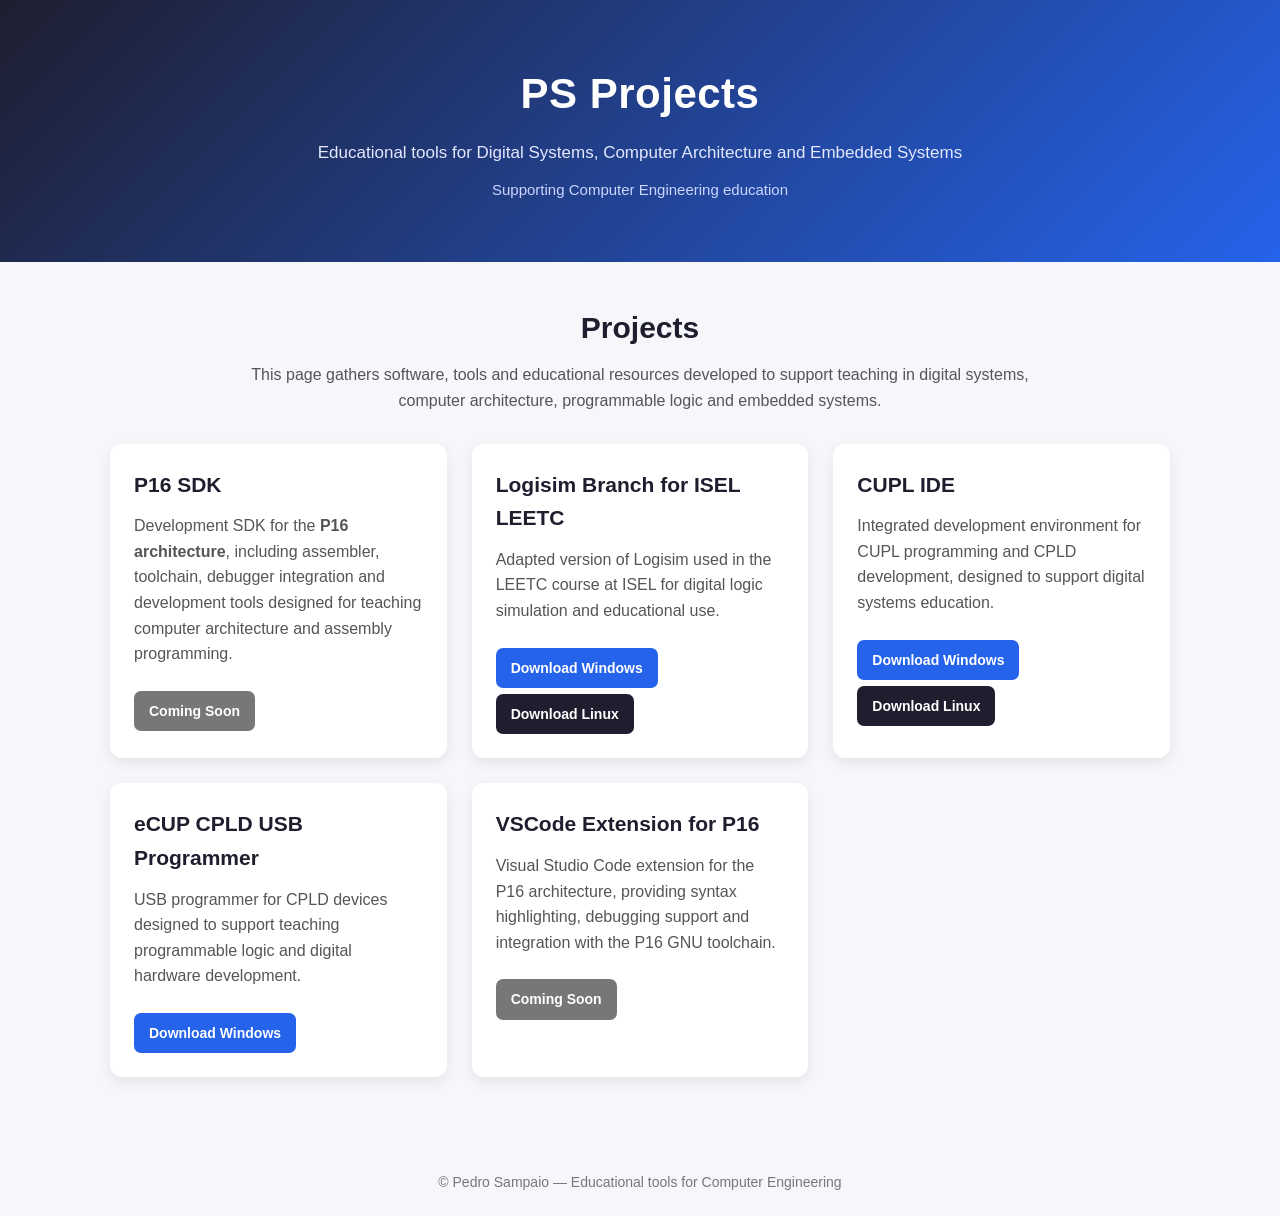
==== index.html @ 3c32e46e "update" ====
<!DOCTYPE html>
<html lang="en">

<head>
  <meta charset="UTF-8">
  <meta name="viewport" content="width=device-width, initial-scale=1.0">
  <title>PS Projects</title>
  <meta name="description" content="Educational tools for Digital Systems, Computer Architecture and Embedded Systems.">
  <link rel="stylesheet" href="stylesheets/stylesheet.css">
</head>

<body>

  <header class="site-header">
    <div class="header-content">
      <h1>PS Projects</h1>
      <p>Educational tools for Digital Systems, Computer Architecture and Embedded Systems</p>
      <p class="subtitle">Supporting Computer Engineering education</p>
    </div>
  </header>

  <main class="container">
    <section class="intro">
      <h2>Projects</h2>
      <p>
        This page gathers software, tools and educational resources developed to support
        teaching in digital systems, computer architecture, programmable logic and embedded systems.
      </p>
    </section>

    <section class="projects">

      <article class="project">
        <h3>P16 SDK</h3>
        <p>
          Development SDK for the <strong>P16 architecture</strong>, including assembler,
          toolchain, debugger integration and development tools designed for teaching
          computer architecture and assembly programming.
        </p>
        <a class="btn disabled" href="#">Coming Soon</a>
      </article>

      <article class="project">
        <h3>Logisim Branch for ISEL LEETC</h3>
        <p>
          Adapted version of Logisim used in the LEETC course at ISEL for digital logic
          simulation and educational use.
        </p>

        <a class="btn"
          href="https://github.com/psampaio-projects/psampaio-projects.github.io/releases/download/latest/Logisim-2.7.15-windows.zip"
          target="_blank" rel="noopener noreferrer">
          Download Windows
        </a>

        <a class="btn secondary"
          href="https://github.com/psampaio-projects/psampaio-projects.github.io/releases/download/latest/Logisim-2.7.15-linux.zip"
          target="_blank" rel="noopener noreferrer">
          Download Linux
        </a>

      </article>

      <article class="project">
        <h3>CUPL IDE</h3>
        <p>
          Integrated development environment for CUPL programming and CPLD development,
          designed to support digital systems education.
        </p>
        <a class="btn"
          href="https://github.com/psampaio-projects/psampaio-projects.github.io/releases/download/latest/CUPL-IDE-Setup-v5.0.0-windows.exe"
          target="_blank" rel="noopener noreferrer">
          Download Windows
        </a>

        <a class="btn secondary"
          href="https://github.com/psampaio-projects/psampaio-projects.github.io/releases/download/latest/CUPL-IDE-Setup-v5.0.0-linux.bin"
          target="_blank" rel="noopener noreferrer">
          Download Linux
        </a>
      </article>

      <article class="project">
        <h3>eCUP CPLD USB Programmer</h3>
        <p>
          USB programmer for CPLD devices designed to support teaching programmable logic
          and digital hardware development.
        </p>

        <a class="btn"
          href="https://github.com/psampaio-projects/psampaio-projects.github.io/releases/download/latest/eCUP.Setup.v1.4.msi"
          target="_blank" rel="noopener noreferrer">
          Download Windows
        </a>
      </article>

      <article class="project">
        <h3>VSCode Extension for P16</h3>
        <p>
          Visual Studio Code extension for the P16 architecture, providing syntax highlighting,
          debugging support and integration with the P16 GNU toolchain.
        </p>
        <a class="btn disabled" href="#">Coming Soon</a>
      </article>

    </section>
  </main>

  <footer class="site-footer">
    <p>© Pedro Sampaio — Educational tools for Computer Engineering</p>
  </footer>

</body>

</html>
---- stylesheets/stylesheet.css ----
* {
  box-sizing: border-box;
}

html {
  scroll-behavior: smooth;
}

body {
  margin: 0;
  font-family: "Segoe UI", Arial, Helvetica, sans-serif;
  background: #f5f7fa;
  color: #333;
  line-height: 1.6;
}

.site-header {
  background: linear-gradient(135deg, #1e1e2f, #2563eb);
  color: white;
  text-align: center;
  padding: 60px 20px;
}

.header-content {
  max-width: 1000px;
  margin: 0 auto;
}

.site-header h1 {
  margin: 0;
  font-size: 42px;
  letter-spacing: 0.5px;
}

.site-header p {
  margin: 12px 0 0;
  color: #e4e8ff;
  font-size: 17px;
}

.site-header .subtitle {
  color: #cbd5ff;
  font-size: 15px;
}

.container {
  max-width: 1100px;
  margin: 0 auto;
  padding: 42px 20px;
}

.intro {
  margin-bottom: 30px;
  text-align: center;
}

.intro h2 {
  margin: 0 0 10px;
  font-size: 30px;
  color: #1e1e2f;
}

.intro p {
  max-width: 800px;
  margin: 0 auto;
  color: #555;
}

.projects {
  display: grid;
  grid-template-columns: repeat(auto-fit, minmax(280px, 1fr));
  gap: 25px;
}

.project {
  background: white;
  border-radius: 12px;
  padding: 24px;
  box-shadow: 0 5px 14px rgba(0, 0, 0, 0.08);
  transition: transform 0.2s ease, box-shadow 0.2s ease;
}

.project:hover {
  transform: translateY(-4px);
  box-shadow: 0 10px 24px rgba(0, 0, 0, 0.14);
}

.project.featured {
  border-left: 6px solid #2563eb;
  background: #f9fbff;
}

.project h3 {
  margin: 0 0 12px;
  color: #1e1e2f;
  font-size: 21px;
}

.project p {
  margin: 0 0 18px;
  color: #555;
}

.btn {
  display: inline-block;
  margin: 6px 8px 0 0;
  padding: 9px 15px;
  background: #2563eb;
  color: white;
  text-decoration: none;
  border-radius: 7px;
  font-size: 14px;
  font-weight: 600;
  transition: background 0.2s ease, transform 0.2s ease;
}

.btn:hover {
  background: #1d4ed8;
  transform: translateY(-1px);
}

.btn.secondary {
  background: #1e1e2f;
}

.btn.secondary:hover {
  background: #111827;
}

.btn.disabled {
  background: #777;
  pointer-events: none;
  cursor: default;
}

.site-footer {
  margin-top: 30px;
  padding: 22px 20px;
  text-align: center;
  color: #777;
  font-size: 14px;
}

.site-footer p {
  margin: 0;
}

@media screen and (max-width: 640px) {
  .site-header {
    padding: 42px 16px;
  }

  .site-header h1 {
    font-size: 32px;
  }

  .site-header p {
    font-size: 15px;
  }

  .container {
    padding: 30px 16px;
  }

  .intro h2 {
    font-size: 25px;
  }
}
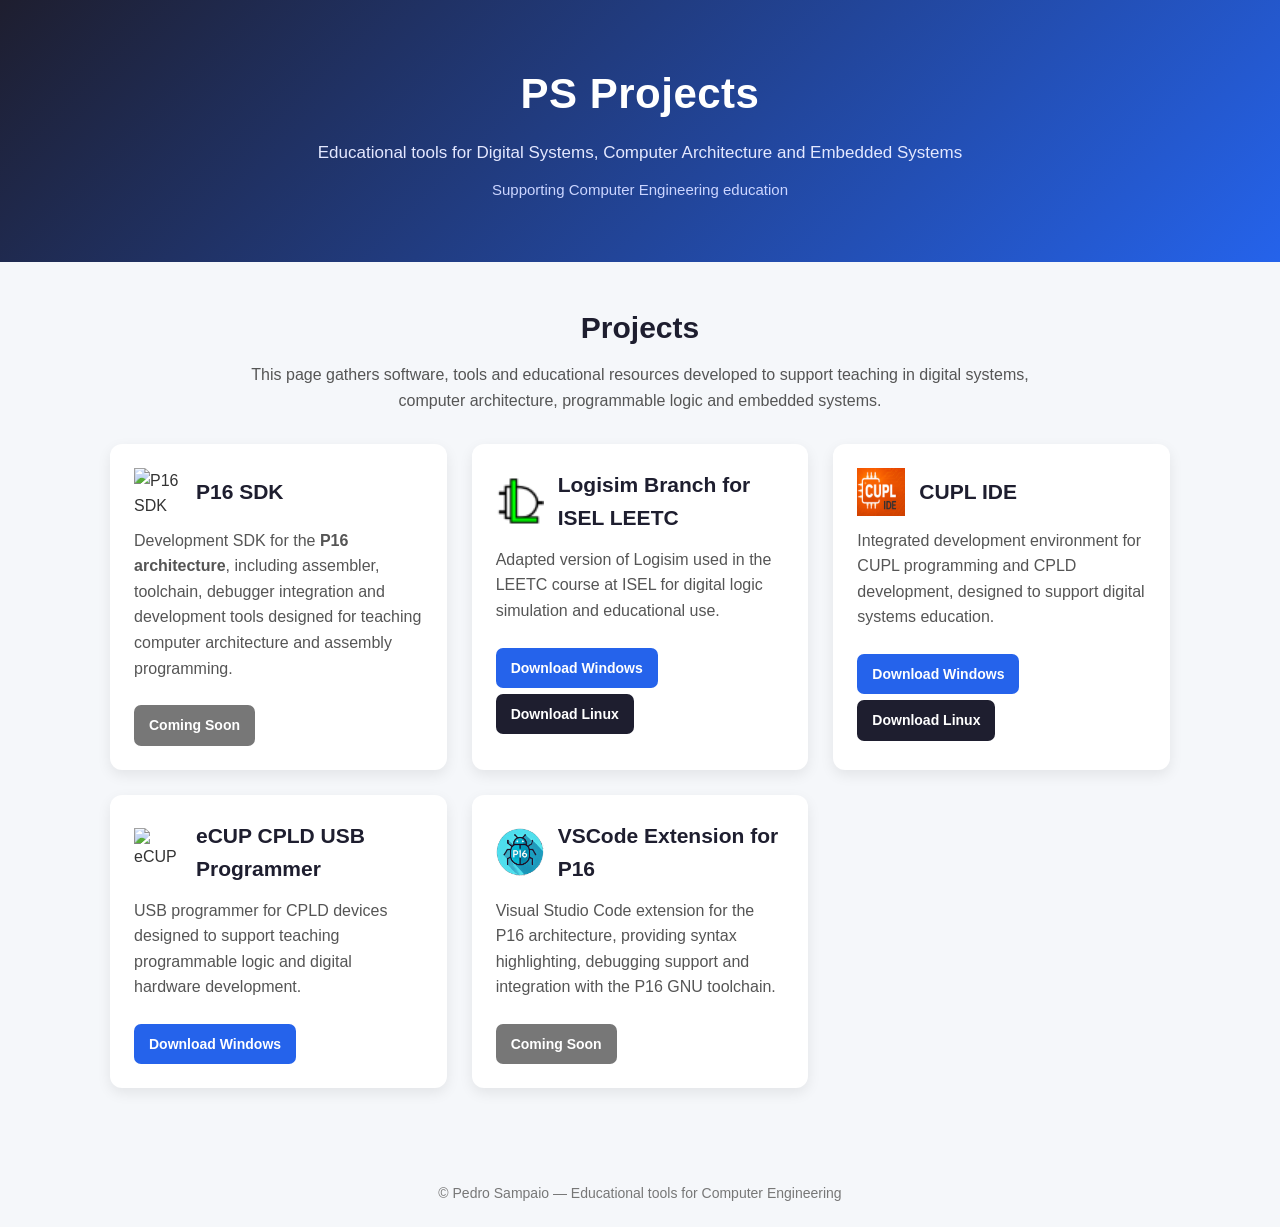
==== commit 71e5570f: "update" ====
--- a/index.html
+++ b/index.html
@@ -31,7 +31,10 @@
     <section class="projects">
 
       <article class="project">
-        <h3>P16 SDK</h3>
+        <div class="project-header">
+          <img class="project-icon" src="assets/icons/p16.png" alt="P16 SDK icon">
+          <h3>P16 SDK</h3>
+        </div>
         <p>
           Development SDK for the <strong>P16 architecture</strong>, including assembler,
           toolchain, debugger integration and development tools designed for teaching
@@ -41,7 +44,10 @@
       </article>
 
       <article class="project">
-        <h3>Logisim Branch for ISEL LEETC</h3>
+        <div class="project-header">
+          <img class="project-icon" src="assets/icons/logisim.png" alt="Logisim icon">
+          <h3>Logisim Branch for ISEL LEETC</h3>
+        </div>
         <p>
           Adapted version of Logisim used in the LEETC course at ISEL for digital logic
           simulation and educational use.
@@ -62,7 +68,10 @@
       </article>
 
       <article class="project">
-        <h3>CUPL IDE</h3>
+        <div class="project-header">
+          <img class="project-icon" src="assets/icons/cuplide.png" alt="CUPL IDE icon">
+          <h3>CUPL IDE</h3>
+        </div>
         <p>
           Integrated development environment for CUPL programming and CPLD development,
           designed to support digital systems education.
@@ -81,7 +90,10 @@
       </article>
 
       <article class="project">
-        <h3>eCUP CPLD USB Programmer</h3>
+        <div class="project-header">
+          <img class="project-icon" src="assets/icons/ecup.png" alt="eCUP icon">
+          <h3>eCUP CPLD USB Programmer</h3>
+        </div>
         <p>
           USB programmer for CPLD devices designed to support teaching programmable logic
           and digital hardware development.
@@ -95,7 +107,10 @@
       </article>
 
       <article class="project">
-        <h3>VSCode Extension for P16</h3>
+        <div class="project-header">
+          <img class="project-icon" src="assets/icons/vscode-p16.png" alt="VSCode Extension for P16 icon">
+          <h3>VSCode Extension for P16</h3>
+        </div>
         <p>
           Visual Studio Code extension for the P16 architecture, providing syntax highlighting,
           debugging support and integration with the P16 GNU toolchain.
--- a/stylesheets/stylesheet.css
+++ b/stylesheets/stylesheet.css
@@ -96,6 +96,25 @@
   font-size: 21px;
 }
 
+
+.project-header {
+  display: flex;
+  align-items: center;
+  gap: 14px;
+  margin-bottom: 12px;
+}
+
+.project-header h3 {
+  margin: 0;
+}
+
+.project-icon {
+  width: 48px;
+  height: 48px;
+  flex: 0 0 48px;
+  object-fit: contain;
+}
+
 .project p {
   margin: 0 0 18px;
   color: #555;
